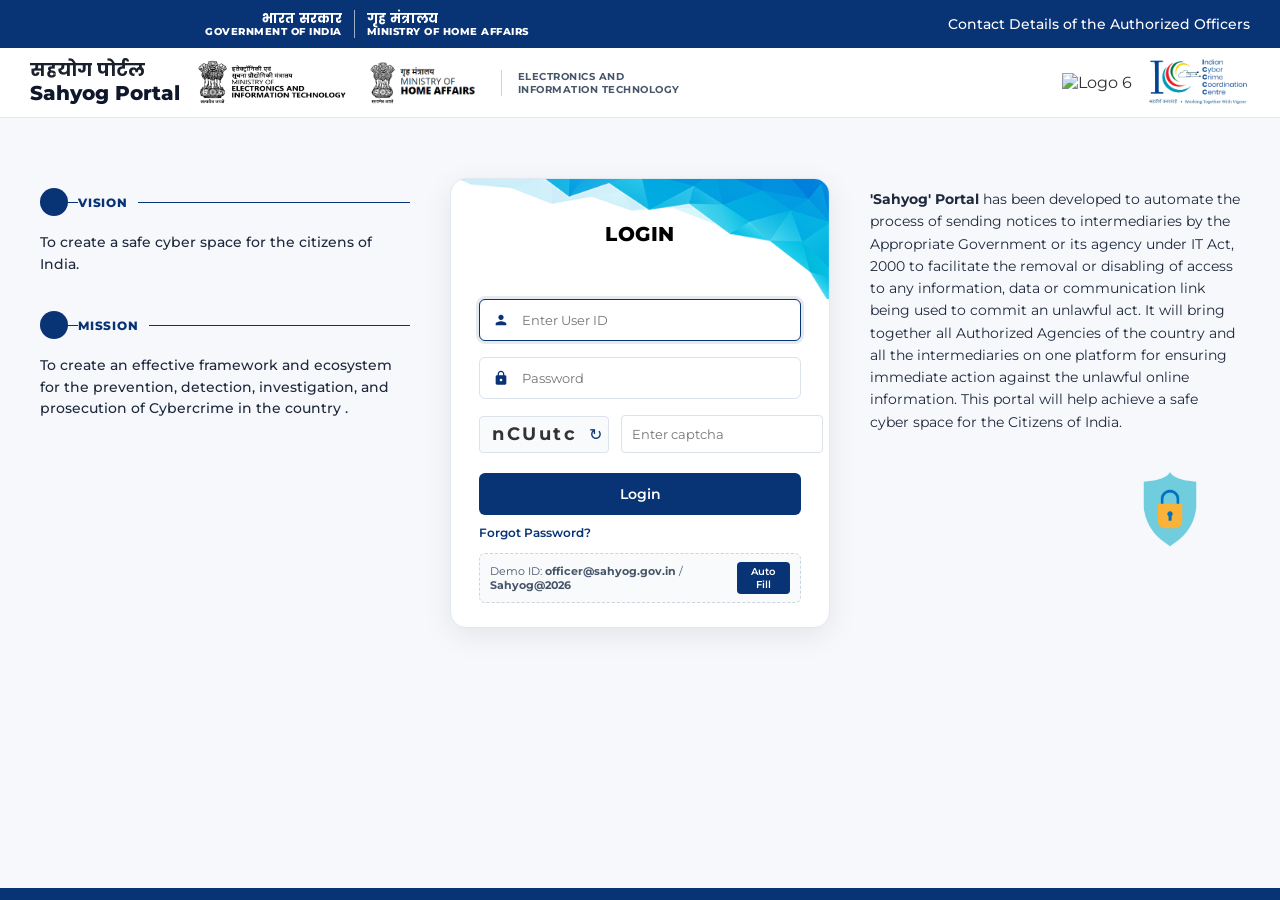
==== 1.html @ 3bd5481a "feat: complete Sahyog Portal with LEA auth and VASP requisition gateway" ====
<!DOCTYPE html>
<html lang="en">
<head>
  <meta charset="UTF-8">
  <meta name="viewport" content="width=device-width, initial-scale=1.0">
  <title>Sahyog Portal - Government of India</title>

  <!-- Google Fonts import for Geometric Sans-Serif (Montserrat & Poppins) -->
  <link rel="preconnect" href="https://fonts.googleapis.com">
  <link rel="preconnect" href="https://fonts.gstatic.com" crossorigin>
  <link href="https://fonts.googleapis.com/css2?family=Montserrat:wght@400;500;600;700;800&family=Poppins:wght@400;500;600;700;800&display=swap" rel="stylesheet">

  <!-- Clean Separated CSS -->
  <link rel="stylesheet" href="css/login.css">
</head>
<body>

  <!-- Top Dark Blue Nav Bar -->
  <div class="top-header">
    <div class="top-header-center">
      <div class="gov-block">
        <span class="hindi">भारत सरकार</span>
        <span class="eng">GOVERNMENT OF INDIA</span>
      </div>
      <div class="header-divider"></div>
      <div class="mha-block">
        <span class="hindi">गृह मंत्रालय</span>
        <span class="eng">MINISTRY OF HOME AFFAIRS</span>
      </div>
    </div>

    <div class="top-header-right">
      <a href="pdf/Nodal_officer_list.pdf" target="_blank">Contact Details of the Authorized Officers</a>
    </div>
  </div>

  <!-- Main Title Bar -->
  <header class="brand-header">
    <div class="brand-left">
      <div class="brand-title-group">
        <span class="hindi-title">सहयोग पोर्टल</span>
        <span class="eng-title">Sahyog Portal</span>
      </div>

      <img src="3.png" alt="Logo 3" class="header-inline-img">
      <img src="4.png" alt="Logo 4" class="header-inline-img">

      <div class="brand-subtitle">
        ELECTRONICS AND<br>INFORMATION TECHNOLOGY
      </div>
    </div>
    
    <div class="brand-right">
      <img src="6.png" alt="Logo 6" class="brand-right-img">
      <img src="2.png" alt="Logo 2" class="brand-right-img">
    </div>
  </header>

  <!-- Content Grid -->
  <main class="main-container">
    
    <!-- Left Column -->
    <section class="left-column">
      <div class="section-block">
        <div class="header-line-row">
          <div class="blue-circle"></div>
          <span class="header-text-label">VISION</span>
          <div class="horizontal-line"></div>
        </div>
        <p class="section-description">To create a safe cyber space for the citizens of India.</p>
      </div>

      <div class="section-block">
        <div class="header-line-row">
          <div class="blue-circle"></div>
          <span class="header-text-label">MISSION</span>
          <div class="horizontal-line"></div>
        </div>
        <p class="section-description">
          To create an effective framework and ecosystem for the prevention, detection, investigation, and prosecution of Cybercrime in the country .
        </p>
      </div>
    </section>

    <!-- Center Column: Login Box -->
    <section class="login-card">
      <div class="login-header-banner">
        <h2>LOGIN</h2>
      </div>
      <form class="login-form" id="loginForm" autocomplete="off">
        <div id="authMessageContainer" class="auth-message"></div>

        <div class="input-wrapper">
          <svg class="input-icon" viewBox="0 0 24 24"><path d="M12 12c2.21 0 4-1.79 4-4s-1.79-4-4-4-4 1.79-4 4 1.79 4 4 4zm0 2c-2.67 0-8 1.34-8 4v2h16v-2c0-2.66-5.33-4-8-4z"/></svg>
          <input type="text" name="txtuseridothers" id="txtuseridothers" placeholder="Enter User ID" required autofocus>
        </div>

        <div class="input-wrapper">
          <svg class="input-icon" viewBox="0 0 24 24"><path d="M18 8h-1V6c0-2.76-2.24-5-5-5S7 3.24 7 6v2H6c-1.1 0-2 .9-2 2v10c0 1.1.9 2 2 2h12c1.1 0 2-.9 2-2V10c0-1.1-.9-2-2-2zm-6 9c-1.1 0-2-.9-2-2s.9-2 2-2 2 .9 2 2-.9 2-2 2zm3.1-9H8.9V6c0-1.71 1.39-3.1 3.1-3.1 1.71 0 3.1 1.39 3.1 3.1v2z"/></svg>
          <input type="password" name="TxtPWD" id="TxtPWD" placeholder="Password" required>
        </div>

        <div class="captcha-container">
          <div class="captcha-box">
            <span id="captchaDisplay">p56CZG</span>
            <button type="button" class="captcha-refresh-btn" id="btnRefreshCaptcha" title="Refresh Captcha">&#8635;</button>
          </div>
          <input type="text" class="captcha-input" name="txtcapcha" id="txtcapcha" placeholder="Enter captcha" required autocomplete="off">
        </div>

        <button type="submit" class="submit-btn" id="btnLogin">Login</button>
      </form>
      <a href="pages/ResetPassword.aspx" class="forgot-link" id="anchorforgetpassword" onclick="alert('Password reset link is sent to the registered nodal officer email.'); return false;">Forgot Password?</a>

      <!-- Subtle Test Credentials Helper -->
      <div class="demo-hint-container">
        <div class="demo-hint-box">
          <span>Demo ID: <strong>officer@sahyog.gov.in</strong> / <strong>Sahyog@2026</strong></span>
          <button type="button" class="demo-fill-btn" id="btnDemoFill" title="Auto-fill credentials">Auto Fill</button>
        </div>
      </div>
    </section>

    <!-- Right Column -->
    <section class="right-column">
      <p>
        <strong>'Sahyog' Portal</strong> has been developed to automate the process of sending notices to intermediaries by the Appropriate Government or its agency under IT Act, 2000 to facilitate the removal or disabling of access to any information, data or communication link being used to commit an unlawful act. It will bring together all Authorized Agencies of the country and all the intermediaries on one platform for ensuring immediate action against the unlawful online information. This portal will help achieve a safe cyber space for the Citizens of India.
      </p>

      <div class="shield-wrapper">
        <img src="5.png" alt="Shield Logo" class="shield-img">
      </div>
    </section>

  </main>

  <footer class="footer-strip"></footer>

  <!-- Separated JavaScript Modules -->
  <script src="js/captcha.js"></script>
  <script src="js/auth.js"></script>
</body>
</html>
---- css/login.css ----
* {
  box-sizing: border-box;
  margin: 0;
  padding: 0;
  font-family: "Montserrat", "Poppins", "Futura", "Century Gothic", -apple-system, sans-serif;
}

body {
  background-color: #f6f8fc;
  color: #333;
  display: flex;
  flex-direction: column;
  min-height: 100vh;
}

/* Top Navy Blue Bar (#083375) */
.top-header {
  background-color: #083375;
  color: #fff;
  padding: 8px 30px;
  display: flex;
  align-items: center;
  justify-content: space-between;
  min-height: 48px;
}

/* Text aligned above 3.png area */
.top-header-center {
  display: flex;
  align-items: center;
  gap: 12px;
  margin-left: 175px; /* Shifts text directly above 3.png */
}

.gov-block {
  display: flex;
  flex-direction: column;
  align-items: flex-end;
  line-height: 1.1;
}

.gov-block .hindi {
  font-size: 13px;
  font-weight: 700;
}

.gov-block .eng {
  font-size: 10px;
  font-weight: 800;
  letter-spacing: 0.5px;
}

.header-divider {
  width: 1px;
  height: 28px;
  background-color: rgba(255, 255, 255, 0.6);
}

.mha-block {
  display: flex;
  flex-direction: column;
  align-items: flex-start;
  line-height: 1.1;
}

.mha-block .hindi {
  font-size: 13px;
  font-weight: 700;
}

.mha-block .eng {
  font-size: 10px;
  font-weight: 800;
  letter-spacing: 0.5px;
}

.top-header-right {
  display: flex;
  align-items: center;
}

.top-header-right a {
  color: #ffffff;
  text-decoration: none;
  font-size: 13.5px;
  font-weight: 500;
}

/* Main Sahyog Title Bar */
.brand-header {
  background-color: #ffffff;
  height: 70px;
  padding: 0 30px;
  display: flex;
  align-items: center;
  justify-content: space-between;
  border-bottom: 1px solid #e2e8f0;
  position: relative;
}

.brand-left {
  display: flex;
  align-items: center;
  gap: 16px;
  height: 100%;
}

.brand-title-group {
  display: flex;
  flex-direction: column;
  line-height: 1.2;
}

.brand-title-group .hindi-title {
  font-size: 18px;
  font-weight: 700;
  color: #1a202c;
}

.brand-title-group .eng-title {
  font-size: 20px;
  font-weight: 800;
  color: #0f172a;
}

.header-inline-img {
  max-height: 45px;
  width: auto;
  object-fit: contain;
}

.brand-subtitle {
  font-size: 10px;
  font-weight: 700;
  color: #475569;
  text-transform: uppercase;
  letter-spacing: 0.5px;
  border-left: 1px solid #cbd5e1;
  padding-left: 16px;
  line-height: 1.3;
}

.brand-right {
  display: flex;
  align-items: center;
  gap: 16px;
  height: 100%;
}

.brand-right-img {
  max-height: 50px;
  height: auto;
  width: auto;
  object-fit: contain;
}

/* Main Grid Layout */
.main-container {
  display: grid;
  grid-template-columns: 1fr 380px 1fr;
  gap: 40px;
  padding: 60px 40px;
  max-width: 1400px;
  margin: 0 auto;
  align-items: flex-start;
  width: 100%;
}

/* Left Column: VISION & MISSION */
.left-column {
  display: flex;
  flex-direction: column;
  gap: 36px;
  padding-top: 10px;
}

.section-block {
  display: flex;
  flex-direction: column;
}

.header-line-row {
  display: flex;
  align-items: center;
  position: relative;
  margin-bottom: 16px;
  width: 100%;
}

.blue-circle {
  width: 28px;
  height: 28px;
  background-color: #083375;
  border-radius: 50%;
  flex-shrink: 0;
  z-index: 2;
}

.header-text-label {
  font-size: 12px;
  font-weight: 800;
  color: #083375;
  margin-left: 10px;
  letter-spacing: 0.8px;
  background-color: #f6f8fc;
  padding-right: 10px;
  z-index: 2;
}

.horizontal-line {
  position: absolute;
  left: 14px;
  right: 0;
  height: 1px;
  background-color: #083375;
  z-index: 1;
}

.section-description {
  font-size: 13.5px;
  color: #1e293b;
  line-height: 1.6;
  font-weight: 500;
}

/* Center Column: Login Box */
.login-card {
  background: #ffffff;
  border-radius: 16px;
  box-shadow: 0 8px 30px rgba(0, 0, 0, 0.08);
  overflow: hidden;
  padding-bottom: 24px;
  border: 1px solid #e2e8f0;
}

.login-header-banner {
  height: 120px;
  background-image: url('../1.png');
  background-size: cover;
  background-position: center;
  background-repeat: no-repeat;
  display: flex;
  align-items: center;
  justify-content: center;
  position: relative;
}

.login-header-banner h2 {
  color: #000000;
  font-size: 20px;
  font-weight: 800;
  letter-spacing: 0.5px;
  margin-top: -10px;
}

.login-form {
  padding: 0 28px;
  display: flex;
  flex-direction: column;
  gap: 16px;
}

.input-wrapper {
  position: relative;
  display: flex;
  align-items: center;
}

.input-icon {
  position: absolute;
  left: 14px;
  width: 16px;
  height: 16px;
  fill: #083375;
  pointer-events: none;
}

.input-wrapper input {
  width: 100%;
  padding: 12px 12px 12px 42px;
  border: 1px solid #dbe2ea;
  border-radius: 6px;
  font-size: 13px;
  outline: none;
  transition: border-color 0.2s, box-shadow 0.2s;
}

.input-wrapper input:focus {
  border-color: #083375;
  box-shadow: 0 0 0 3px rgba(8, 51, 117, 0.1);
}

.input-wrapper input.input-error {
  border-color: #dc2626;
  background-color: #fef2f2;
}

.captcha-container {
  display: flex;
  gap: 12px;
  align-items: center;
}

.captcha-box {
  border: 1px solid #dbe2ea;
  padding: 6px 12px;
  border-radius: 4px;
  font-family: 'Courier New', Courier, monospace;
  font-weight: bold;
  font-size: 18px;
  letter-spacing: 2.5px;
  background: #f8fafc;
  display: flex;
  align-items: center;
  gap: 10px;
  user-select: none;
  min-width: 130px;
  justify-content: space-between;
}

.captcha-code-text {
  font-family: 'Courier New', Courier, monospace;
  font-weight: 700;
  font-size: 18px;
  letter-spacing: 2.5px;
  color: #1e293b;
  text-decoration: line-through;
  text-decoration-color: rgba(8, 51, 117, 0.4);
}

.captcha-refresh-btn {
  cursor: pointer;
  color: #083375;
  border: none;
  background: transparent;
  font-size: 16px;
  display: flex;
  align-items: center;
  justify-content: center;
  transition: transform 0.3s ease;
  padding: 2px;
}

.captcha-refresh-btn:hover {
  transform: rotate(180deg);
}

.captcha-input {
  flex: 1;
  padding: 10px;
  border: 1px solid #dbe2ea;
  border-radius: 4px;
  font-size: 13px;
  outline: none;
  transition: border-color 0.2s, box-shadow 0.2s;
}

.captcha-input:focus {
  border-color: #083375;
  box-shadow: 0 0 0 3px rgba(8, 51, 117, 0.1);
}

.captcha-input.input-error {
  border-color: #dc2626;
  background-color: #fef2f2;
}

.submit-btn {
  background-color: #083375;
  color: white;
  border: none;
  padding: 12px;
  border-radius: 6px;
  font-size: 14px;
  font-weight: 600;
  cursor: pointer;
  margin-top: 4px;
  display: flex;
  align-items: center;
  justify-content: center;
  gap: 8px;
  transition: background-color 0.2s, transform 0.1s;
}

.submit-btn:hover {
  background-color: #052454;
}

.submit-btn:active {
  transform: scale(0.99);
}

.submit-btn:disabled {
  opacity: 0.7;
  cursor: not-allowed;
}

.forgot-link {
  display: inline-block;
  color: #083375;
  font-size: 12px;
  text-decoration: none;
  font-weight: 600;
  margin-top: 10px;
  padding-left: 28px;
}

.forgot-link:hover {
  text-decoration: underline;
}

/* Feedback message container */
.auth-message {
  padding: 8px 12px;
  border-radius: 6px;
  font-size: 12px;
  line-height: 1.4;
  font-weight: 500;
  display: none;
  animation: fadeIn 0.2s ease-in-out;
}

.auth-message.error {
  display: flex;
  align-items: center;
  gap: 8px;
  background-color: #fef2f2;
  color: #991b1b;
  border: 1px solid #fecaca;
}

.auth-message.success {
  display: flex;
  align-items: center;
  gap: 8px;
  background-color: #f0fdf4;
  color: #166534;
  border: 1px solid #bbf7d0;
}

.auth-message svg {
  width: 16px;
  height: 16px;
  flex-shrink: 0;
}

/* Quick test credentials pill (subtle, developer-friendly) */
.demo-hint-container {
  padding: 0 28px;
  margin-top: 12px;
}

.demo-hint-box {
  background-color: #f8fafc;
  border: 1px dashed #cbd5e1;
  border-radius: 6px;
  padding: 8px 10px;
  font-size: 11px;
  color: #475569;
  display: flex;
  align-items: center;
  justify-content: space-between;
}

.demo-fill-btn {
  background: #083375;
  color: white;
  border: none;
  border-radius: 4px;
  padding: 3px 8px;
  font-size: 10px;
  font-weight: 600;
  cursor: pointer;
  transition: opacity 0.2s;
}

.demo-fill-btn:hover {
  opacity: 0.9;
}

/* Right Column Layout */
.right-column {
  font-size: 13.5px;
  line-height: 1.65;
  color: #1e293b;
  display: flex;
  flex-direction: column;
  justify-content: space-between;
  padding-top: 10px;
}

.shield-wrapper {
  margin-top: 36px;
  display: flex;
  justify-content: flex-end;
  padding-right: 30px;
}

.shield-img {
  max-height: 80px;
  width: auto;
  object-fit: contain;
}

.footer-strip {
  background-color: #083375;
  height: 12px;
  margin-top: auto;
}

/* Spinner */
.spinner {
  width: 16px;
  height: 16px;
  border: 2px solid #ffffff;
  border-top-color: transparent;
  border-radius: 50%;
  animation: spin 0.6s linear infinite;
  display: inline-block;
}

@keyframes spin {
  to { transform: rotate(360deg); }
}

@keyframes fadeIn {
  from { opacity: 0; transform: translateY(-4px); }
  to { opacity: 1; transform: translateY(0); }
}

/* Responsive adjustments */
@media (max-width: 1024px) {
  .main-container {
    grid-template-columns: 1fr;
    padding: 30px 20px;
  }
  .login-card {
    max-width: 440px;
    margin: 0 auto;
    width: 100%;
  }
  .top-header-center {
    margin-left: 0;
  }
}
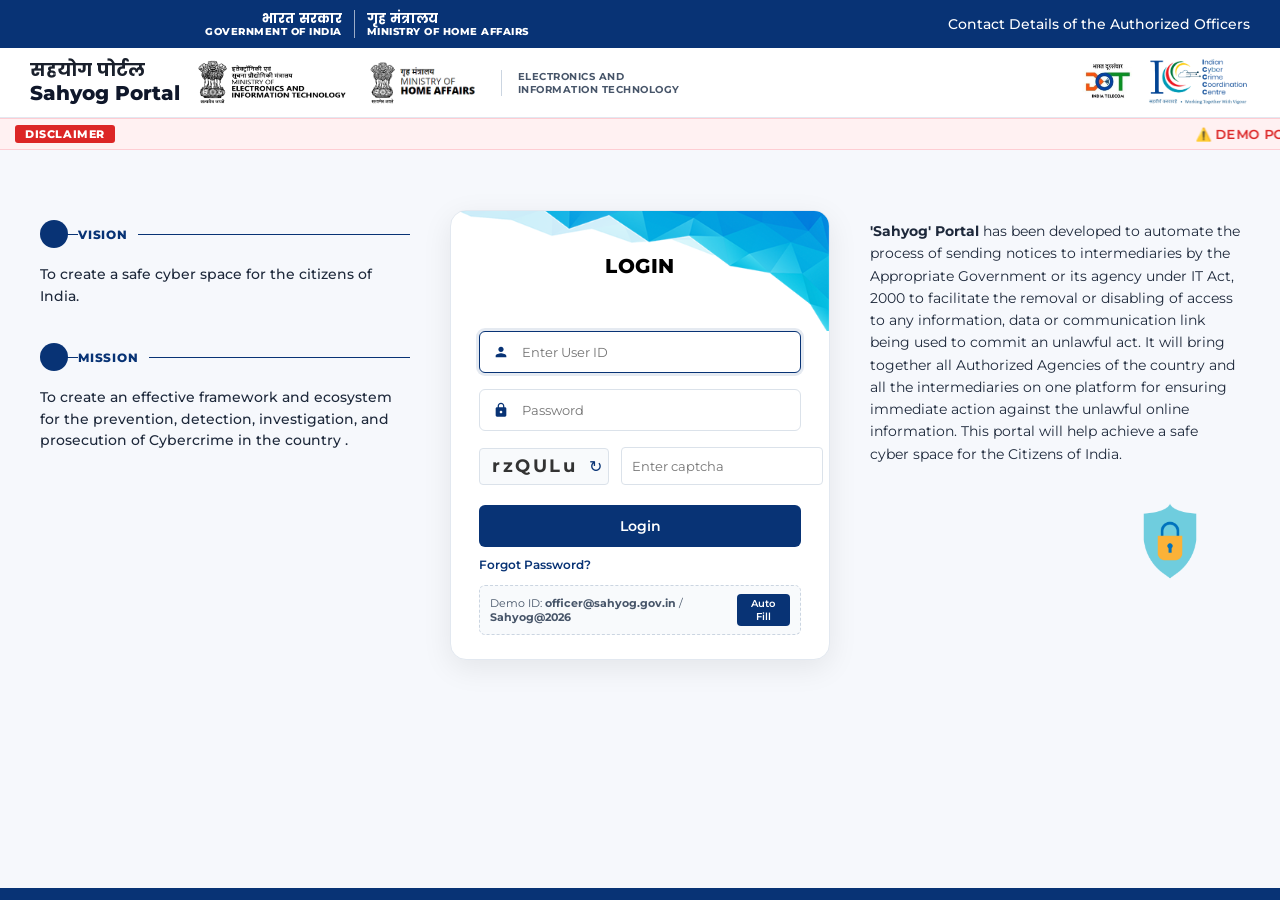
==== commit 93ca14a7: "feat: add moving breaking news disclaimer banner for demo simulation" ====
--- a/1.html
+++ b/1.html
@@ -55,6 +55,16 @@
       <img src="2.png" alt="Logo 2" class="brand-right-img">
     </div>
   </header>
+
+  <!-- Demo Disclaimer Moving Ticker (Breaking News Style) -->
+  <div class="demo-disclaimer-ticker" style="background-color: #fff1f2; border-top: 1px solid #fecdd3; border-bottom: 1px solid #fecdd3; padding: 6px 0; overflow: hidden; display: flex; align-items: center;">
+    <div style="background-color: #dc2626; color: #ffffff; font-size: 11px; font-weight: 800; padding: 2px 10px; margin-left: 15px; margin-right: 12px; border-radius: 3px; text-transform: uppercase; letter-spacing: 0.6px; white-space: nowrap; flex-shrink: 0;">
+      DISCLAIMER
+    </div>
+    <marquee behavior="scroll" direction="left" scrollamount="6" onmouseover="this.stop();" onmouseout="this.start();" style="color: #dc2626; font-size: 13px; font-weight: 600; font-family: 'Montserrat', sans-serif; letter-spacing: 0.3px;">
+      ⚠️ DEMO PORTAL DISCLAIMER: This is a demonstration portal for simulation purposes only. None of its contents, data, or fields represent the actual nature or real fields of the official Sahyog Portal. &nbsp;&nbsp;&nbsp;&nbsp;&nbsp;&nbsp;&nbsp;&nbsp;&nbsp;&nbsp;&nbsp;&nbsp;&nbsp;&nbsp;&nbsp;&nbsp; ⚠️ DEMO PORTAL DISCLAIMER: This is a demonstration portal for simulation purposes only. None of its contents, data, or fields represent the actual nature or real fields of the official Sahyog Portal.
+    </marquee>
+  </div>
 
   <!-- Content Grid -->
   <main class="main-container">
